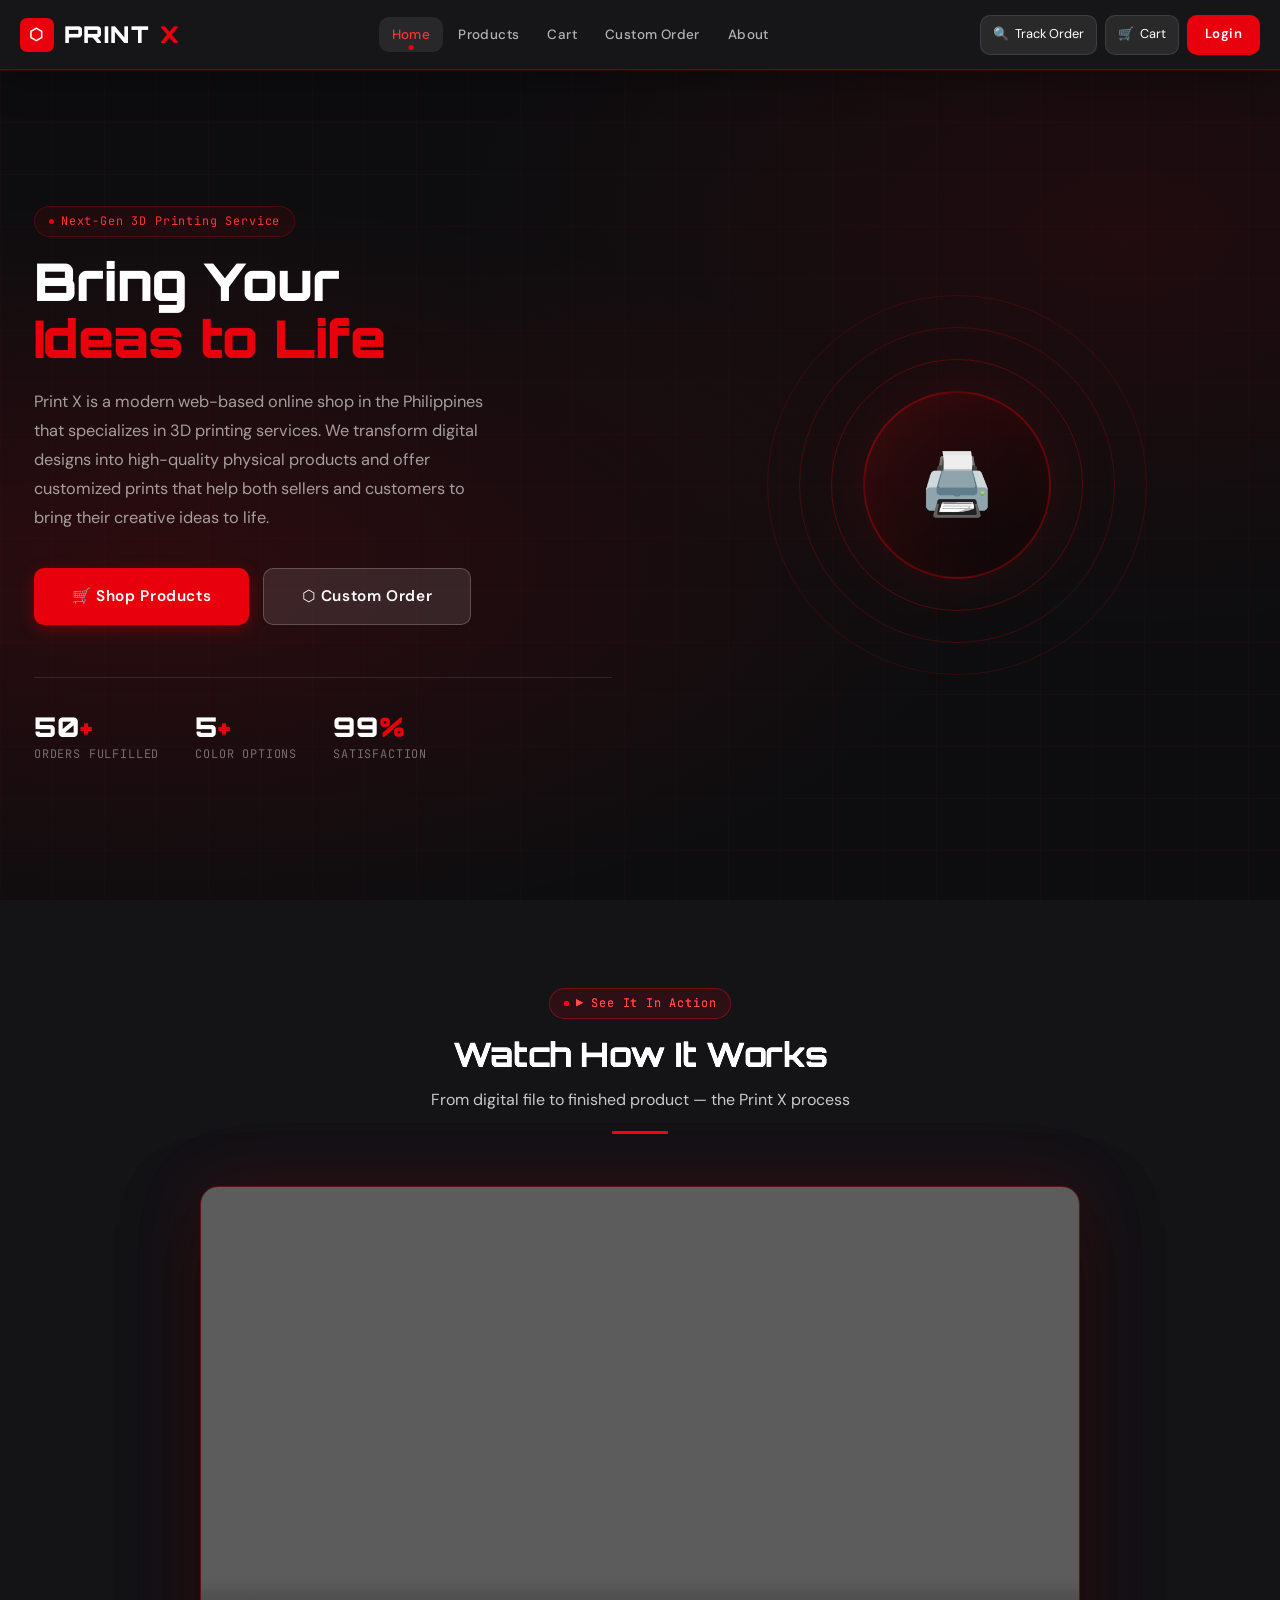
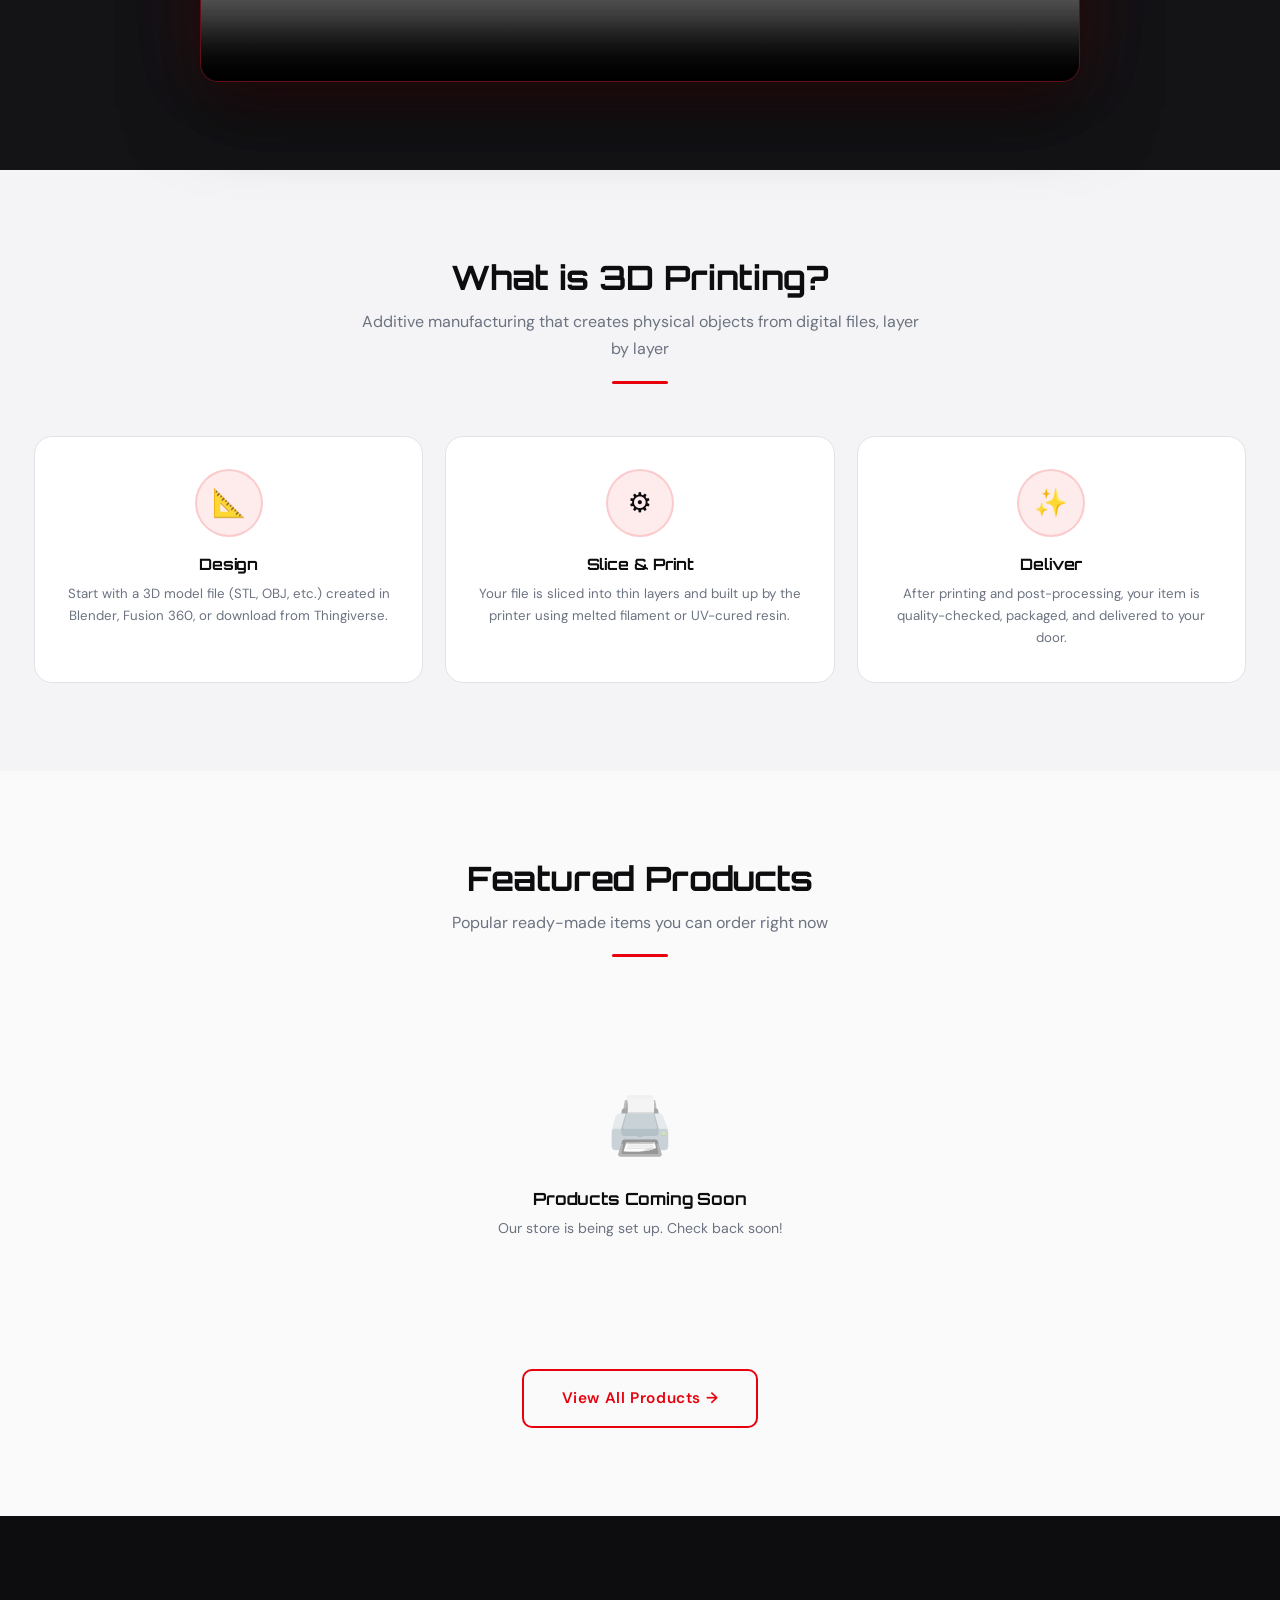
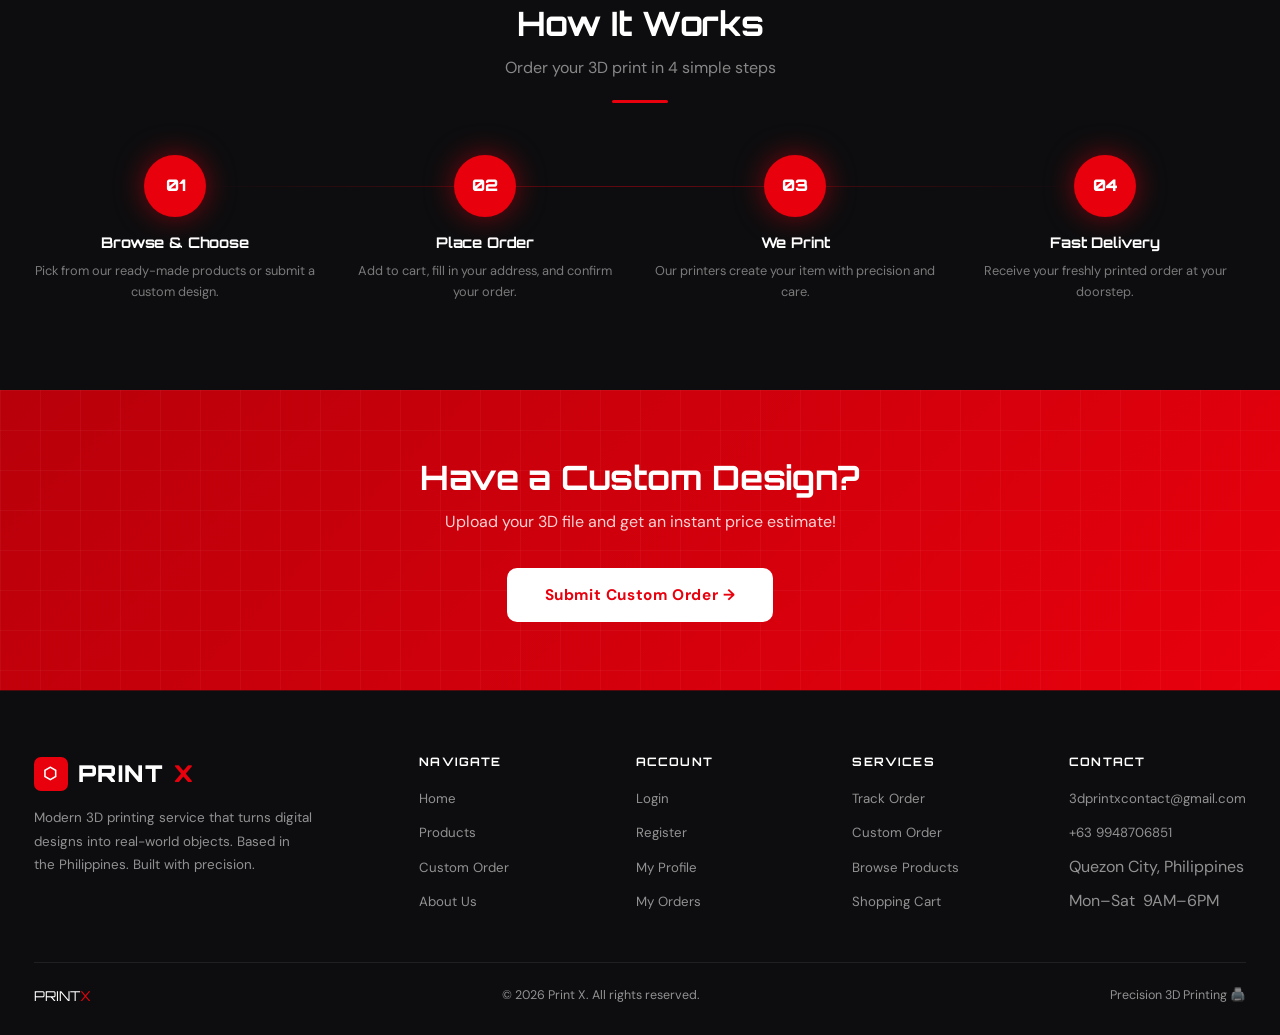
==== docs/index.html @ 0f3cb2e8 "initial commit" ====
<!DOCTYPE html>
<html>
<head>
  <meta charset="UTF-8">
  <meta http-equiv="refresh" content="0; url=customer/index.html">
  <script>window.location.href = 'customer/index.html';</script>
</head>
<body>
  <a href="customer/index.html">Click here if not redirected</a>
</body>
</html>
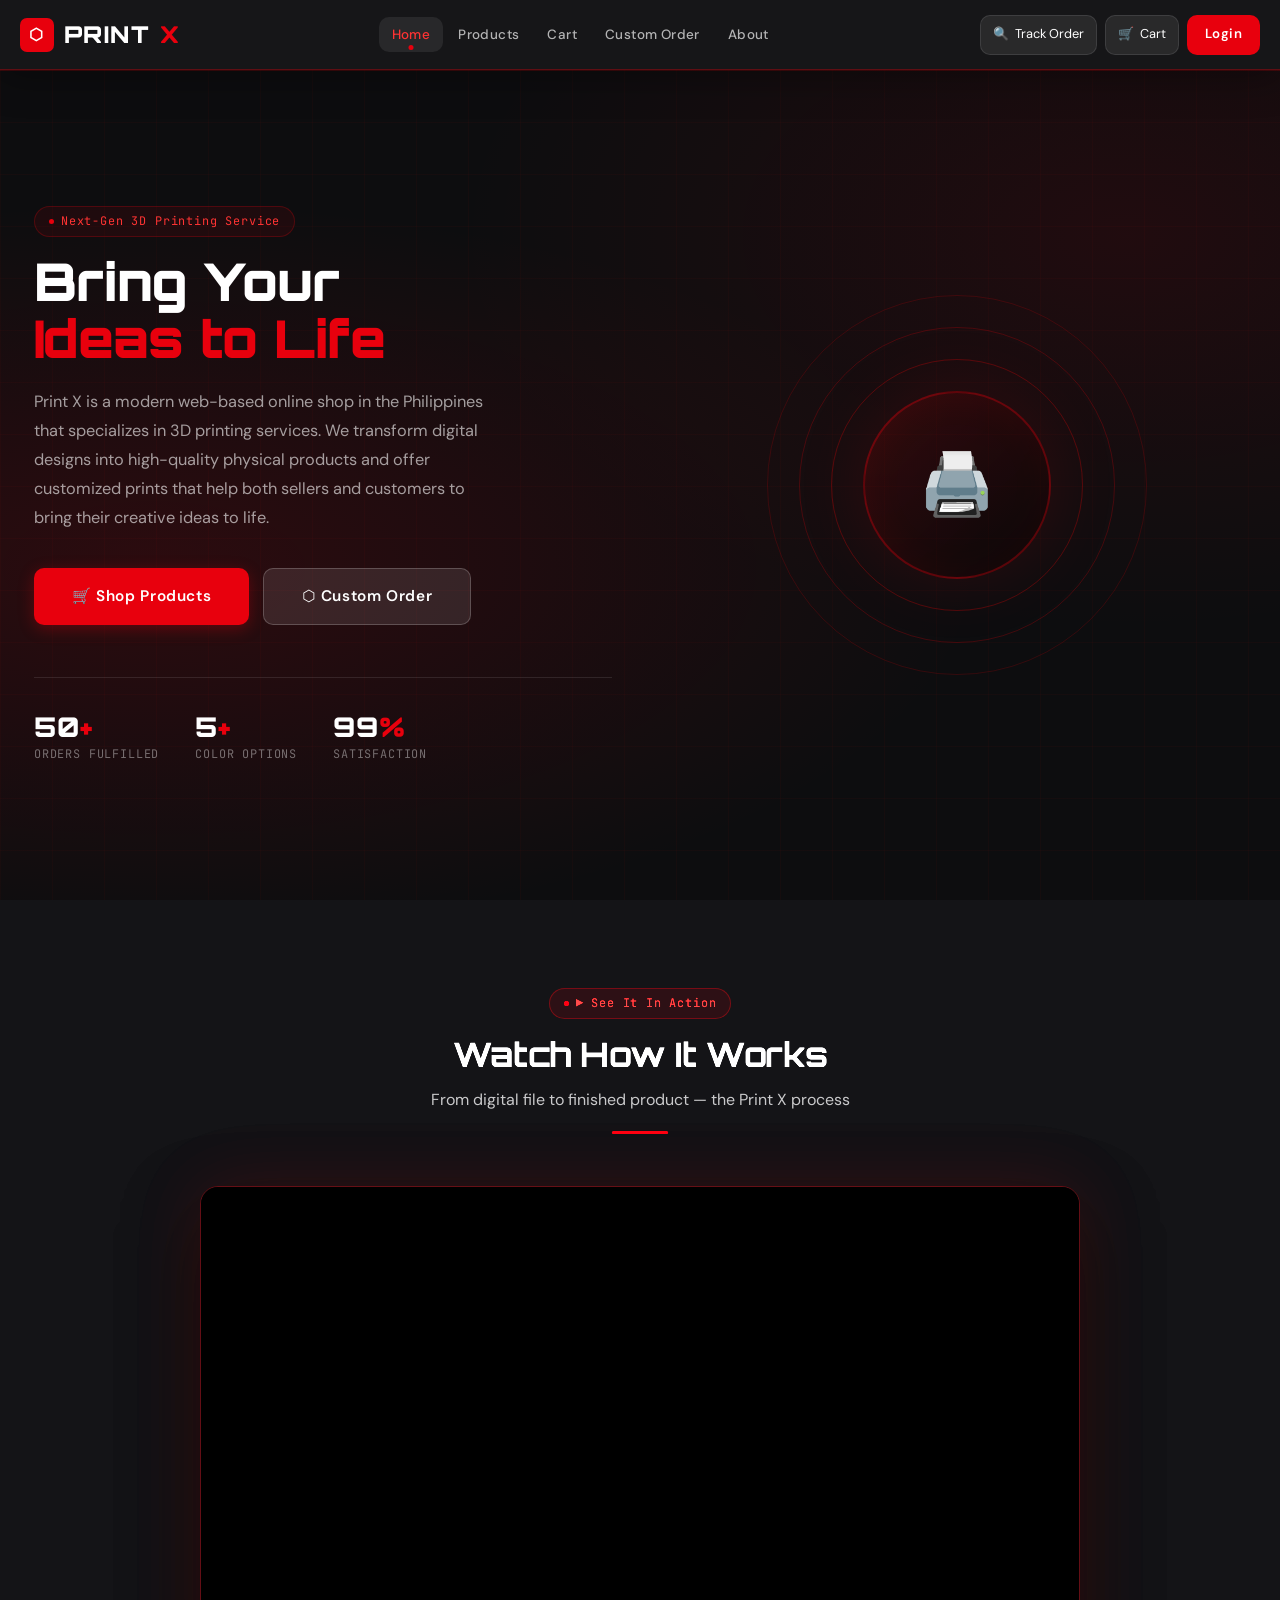
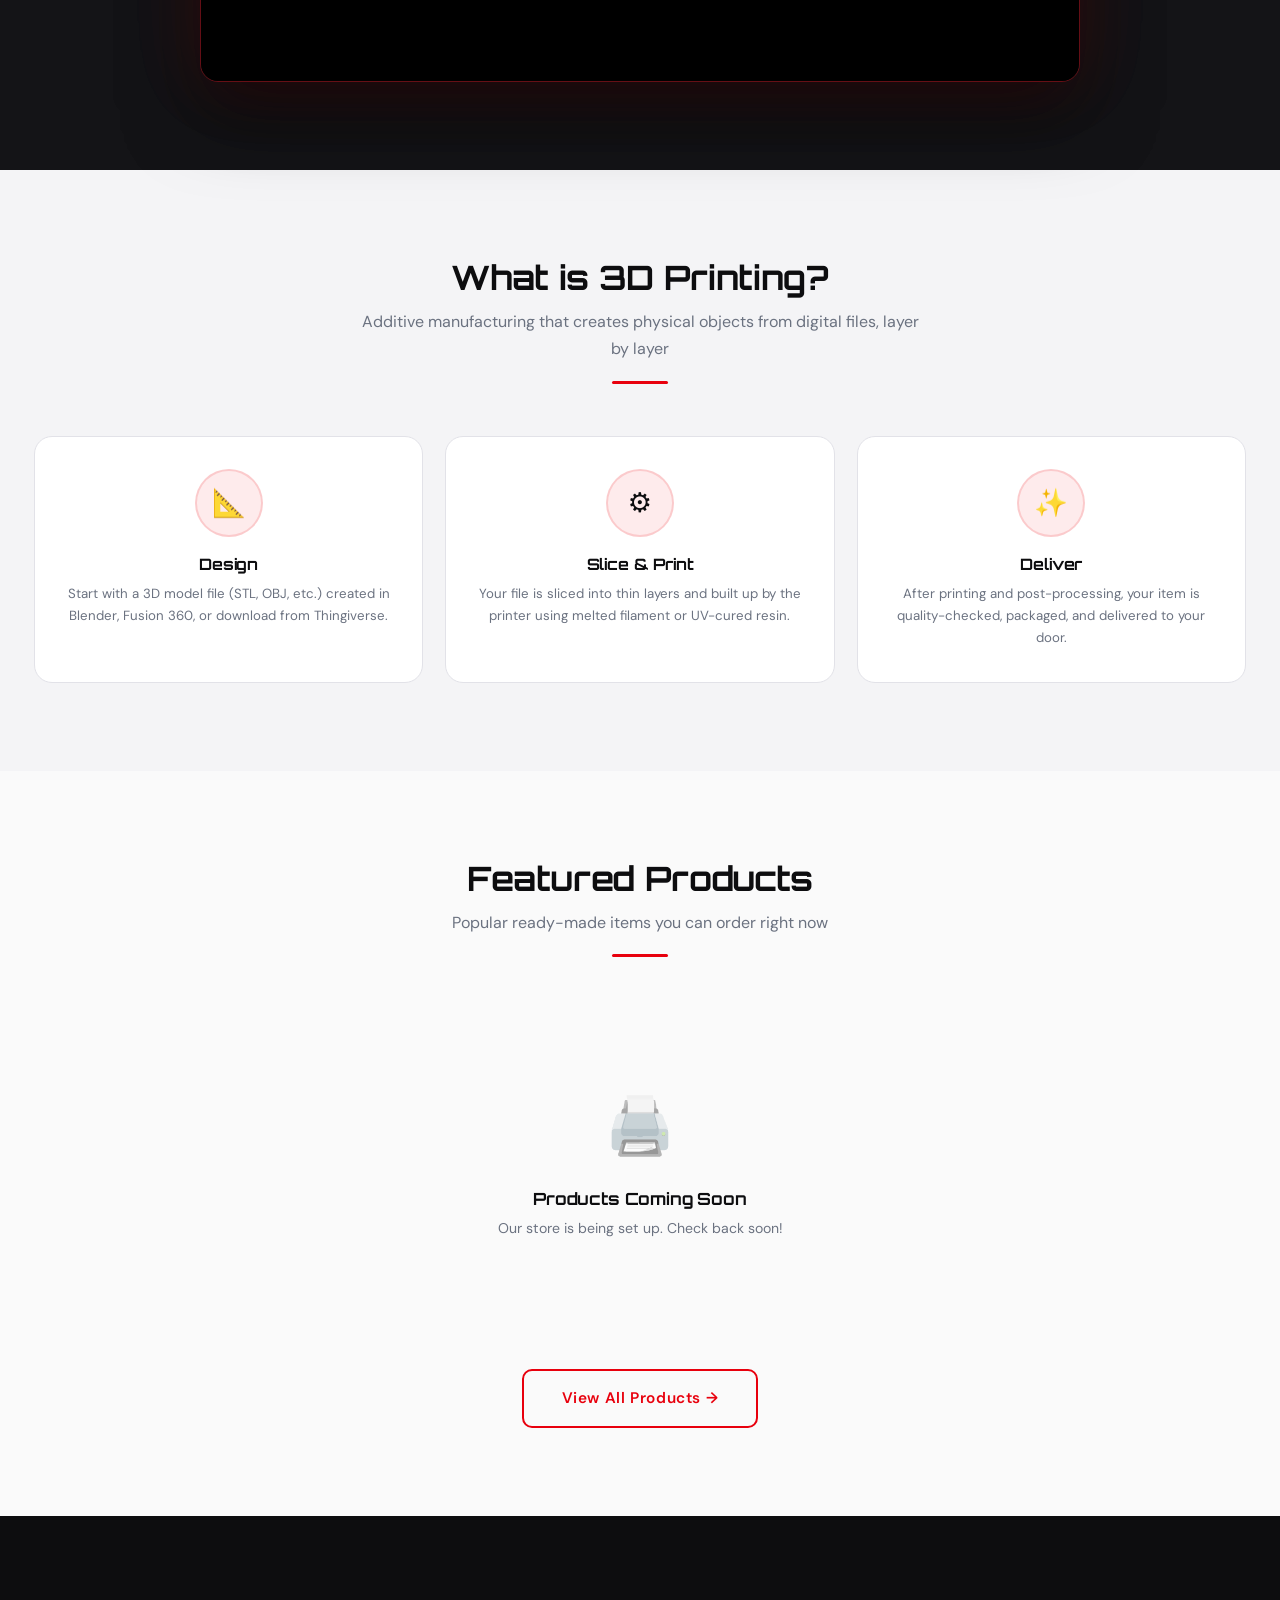
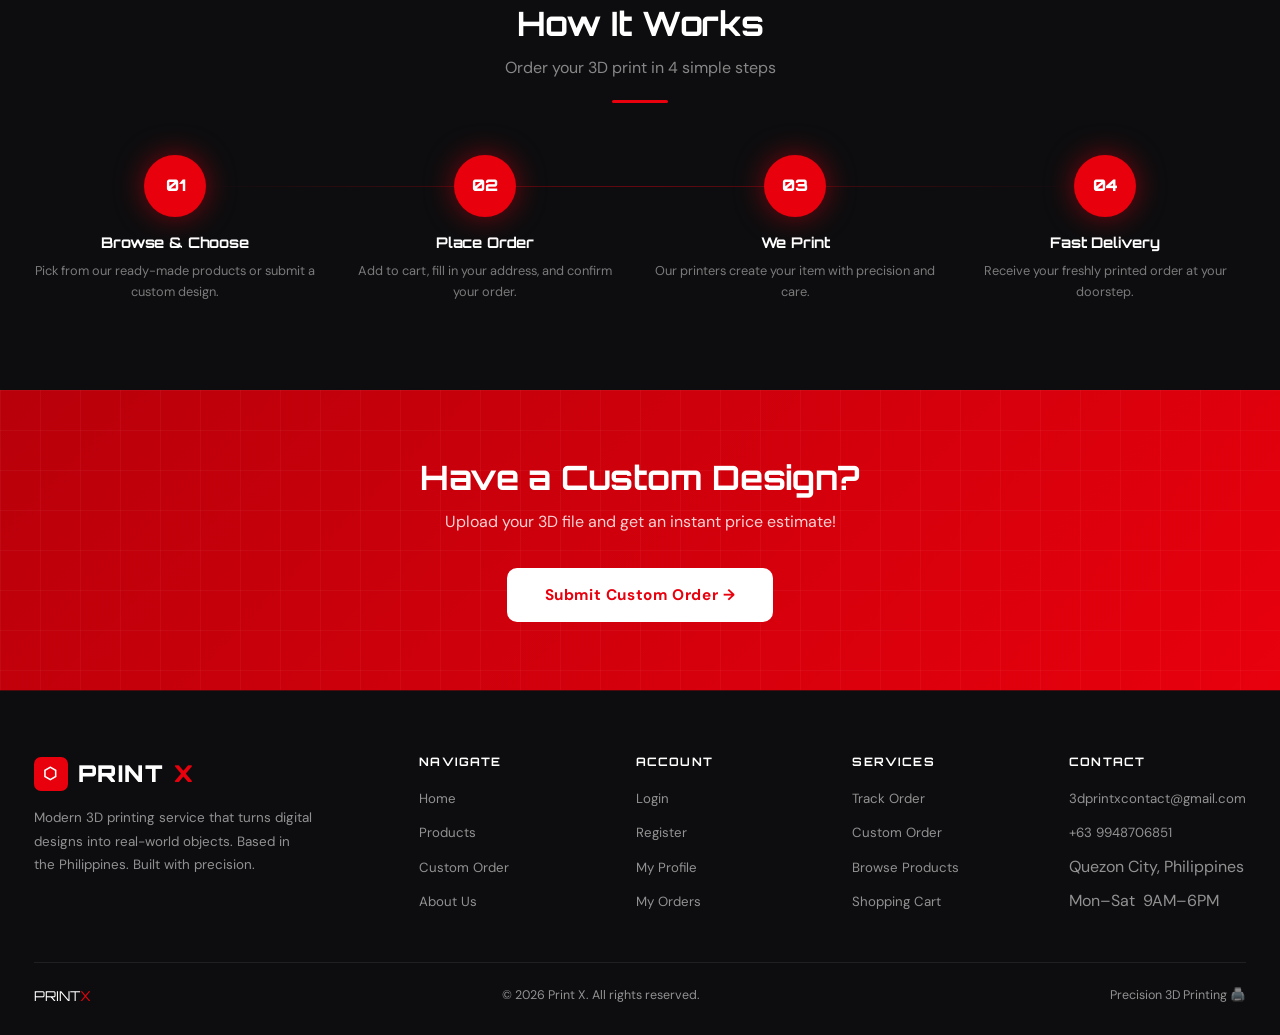
==== commit 3f94afac: "add google site verification" ====
--- a/docs/index.html
+++ b/docs/index.html
@@ -2,6 +2,7 @@
 <html>
 <head>
   <meta charset="UTF-8">
+  <meta name="google-site-verification" content="uSn3neW7D1C7BbBwc2l9Q1n7PB3cdDxLH-v8fnOYV6g" />
   <meta http-equiv="refresh" content="0; url=customer/index.html">
   <script>window.location.href = 'customer/index.html';</script>
 </head>
